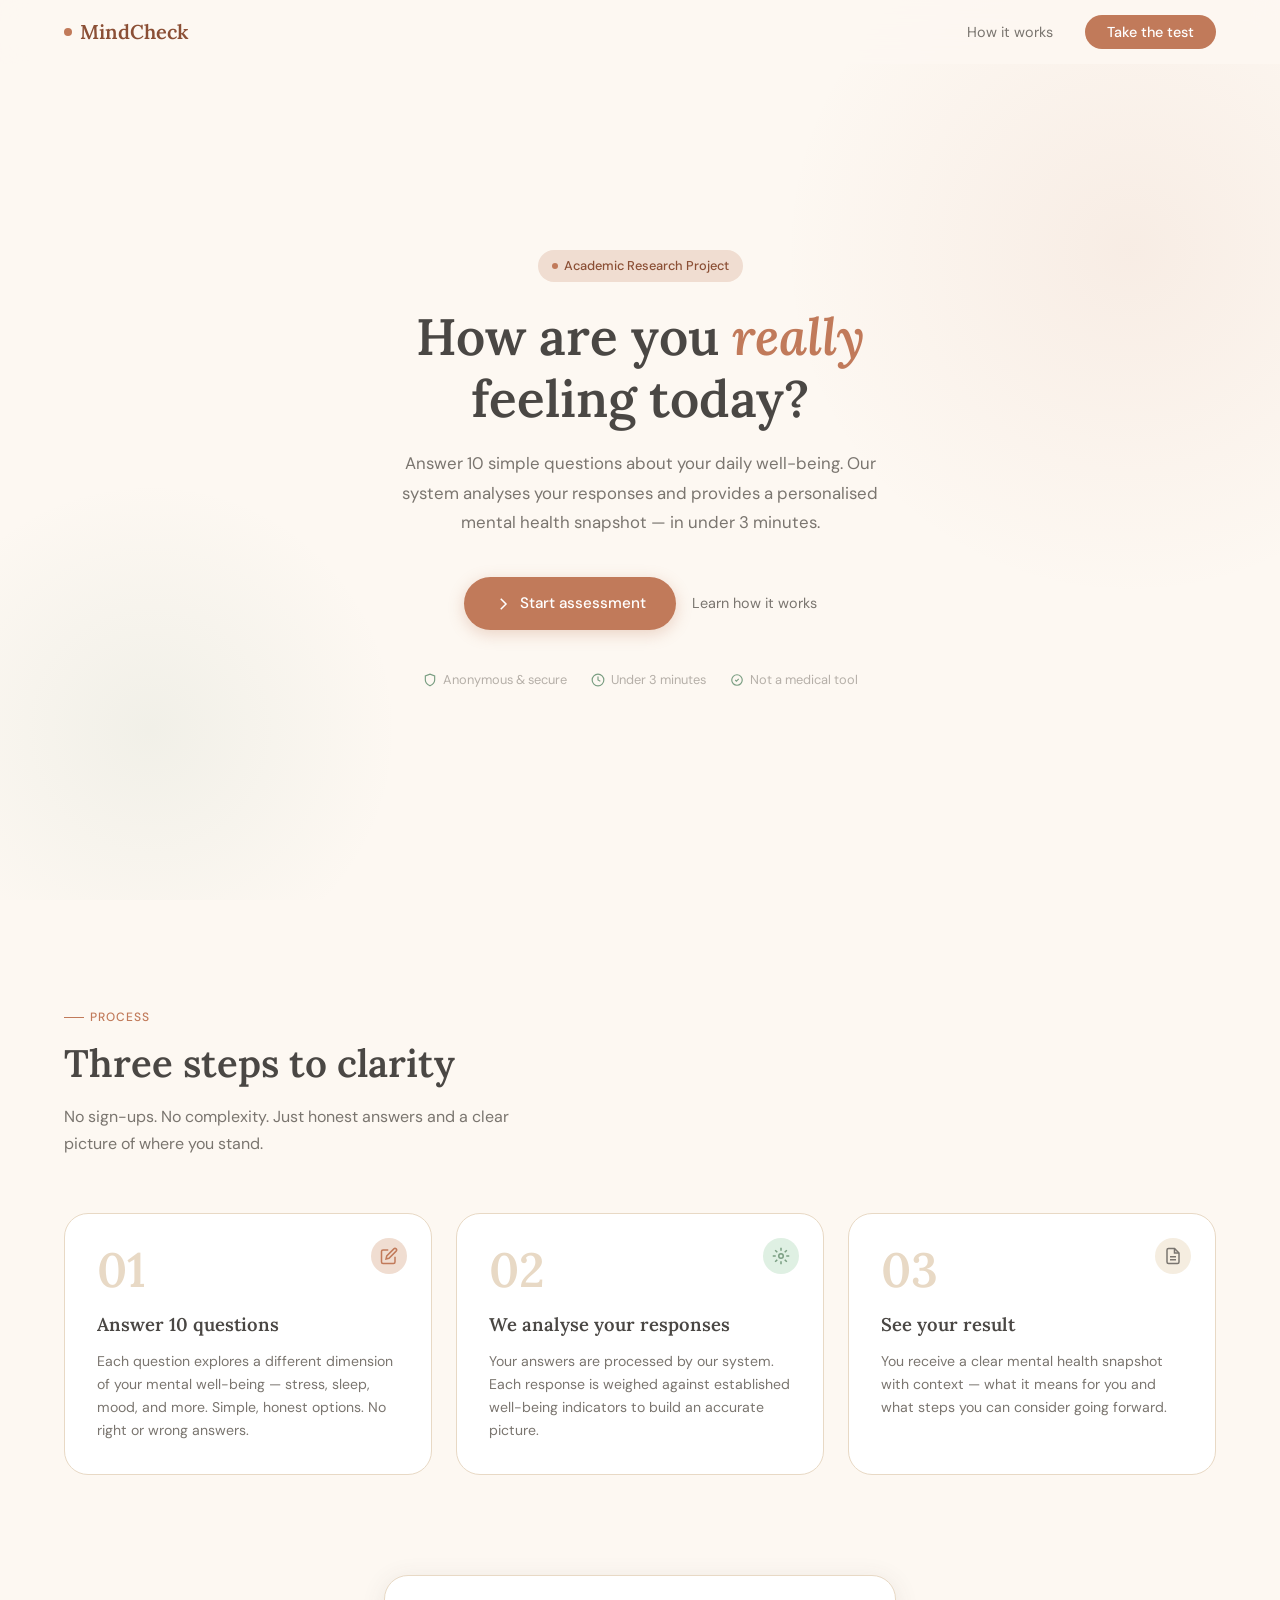
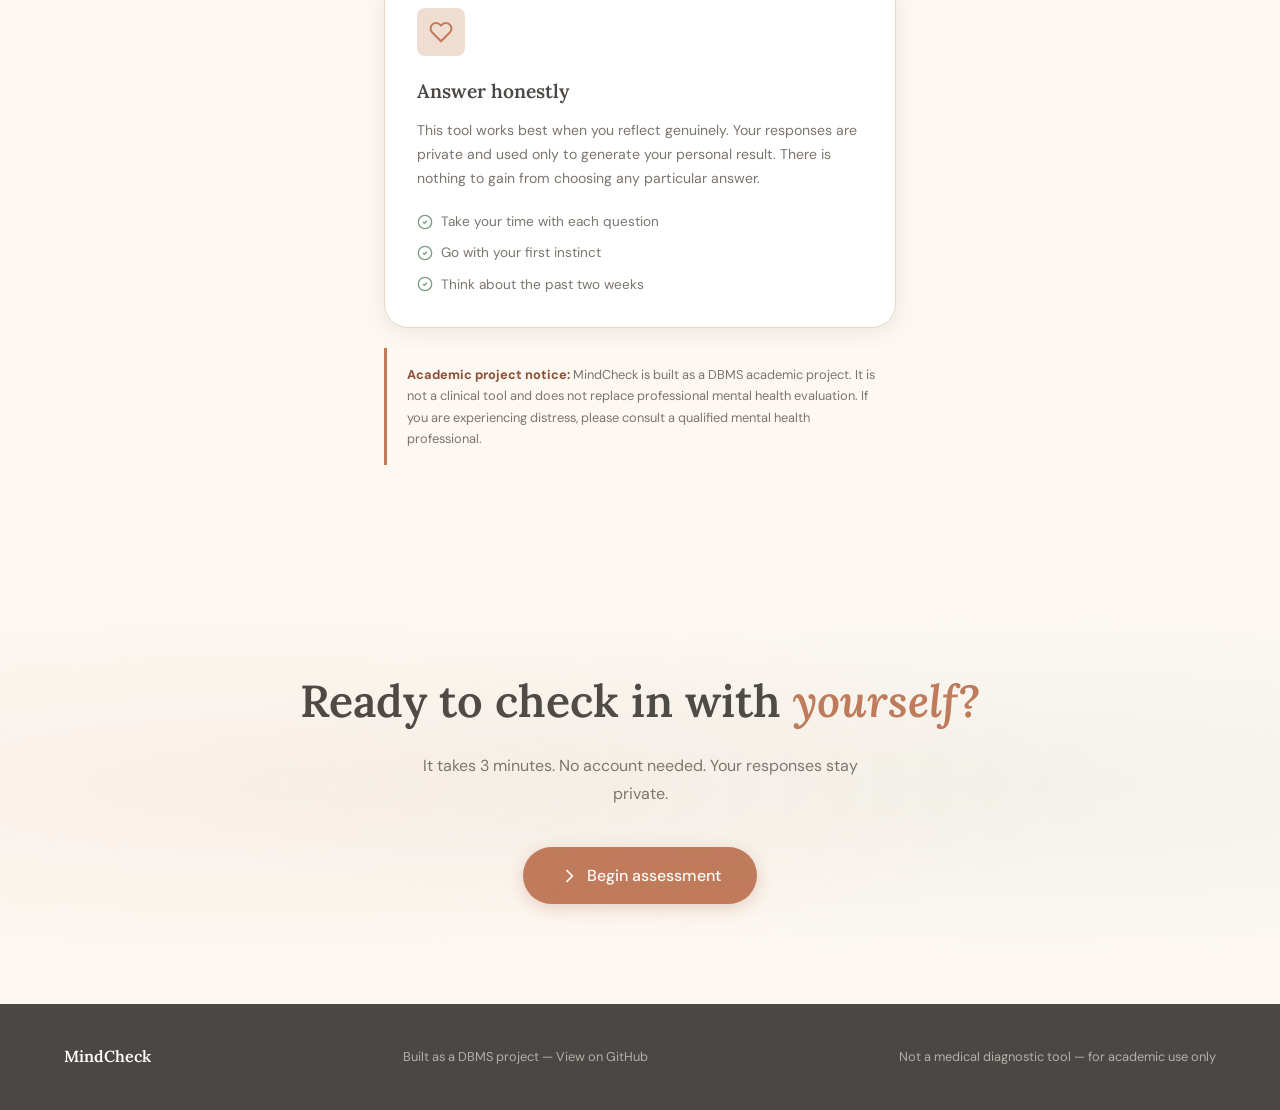
==== src/templates/index.html @ 31379366 "Fixed backed" ====
<!DOCTYPE html>
<html lang="en">
<head>
  <meta charset="UTF-8" />
  <meta name="viewport" content="width=device-width, initial-scale=1.0" />
  <title>MindCheck — Mental Health Analyser</title>
  <link rel="preconnect" href="https://fonts.googleapis.com" />
  <link rel="preconnect" href="https://fonts.gstatic.com" crossorigin />
  <link href="https://fonts.googleapis.com/css2?family=Lora:ital,wght@0,400;0,500;0,600;1,400&family=DM+Sans:wght@300;400;500&display=swap" rel="stylesheet" />
  <link rel="stylesheet" href="../static/css/style.css" />
  <!-- If opening directly in browser (no server), use the line below instead and comment out the one above -->
  <!-- <link rel="stylesheet" href="style.css" /> -->
</head>
<body>
 
  <!-- NAV -->
  <nav id="navbar">
    <a href="index.html" class="nav-logo">
      <span class="dot"></span>MindCheck
    </a>
    <ul class="nav-links">
      <li class="hide-mobile"><a href="#how">How it works</a></li>
      <li><a href="questionnaire.html" class="nav-cta">Take the test</a></li>
    </ul>
  </nav>
 
  <!-- HERO -->
  <section class="hero">
    <div class="hero-text">
      <div class="hero-badge"><span></span>Academic Research Project</div>
      <h1 class="hero-title">
        How are you <em>really</em><br>feeling today?
      </h1>
      <p class="hero-subtitle">
        Answer 10 simple questions about your daily well-being. Our system analyses your responses and provides a personalised mental health snapshot — in under 3 minutes.
      </p>
      <div class="hero-actions">
        <a href="questionnaire.html" class="btn-primary">
          <svg viewBox="0 0 24 24" fill="none" stroke="currentColor" stroke-width="2"><path d="M9 5l7 7-7 7"/></svg>
          Start assessment
        </a>
        <a href="#how" class="btn-ghost">Learn how it works</a>
      </div>
      <div class="hero-trust">
        <div class="trust-item">
          <svg viewBox="0 0 24 24" fill="none" stroke="currentColor" stroke-width="2"><path d="M12 22s8-4 8-10V5l-8-3-8 3v7c0 6 8 10 8 10z"/></svg>
          Anonymous &amp; secure
        </div>
        <div class="trust-item">
          <svg viewBox="0 0 24 24" fill="none" stroke="currentColor" stroke-width="2"><circle cx="12" cy="12" r="10"/><polyline points="12 6 12 12 16 14"/></svg>
          Under 3 minutes
        </div>
        <div class="trust-item">
          <svg viewBox="0 0 24 24" fill="none" stroke="currentColor" stroke-width="2"><path d="M9 12l2 2 4-4m6 2a9 9 0 11-18 0 9 9 0 0118 0z"/></svg>
          Not a medical tool
        </div>
      </div>
    </div>
 
 
  </section>
 
  <!-- HOW IT WORKS -->
  <section class="section" id="how">
    <div class="section-label">Process</div>
    <h2 class="section-title">Three steps to clarity</h2>
    <p class="section-sub">No sign-ups. No complexity. Just honest answers and a clear picture of where you stand.</p>
 
    <div class="how-grid">
      <div class="how-card">
        <div class="how-number">01</div>
        <div class="how-chip chip-terra">
          <svg viewBox="0 0 24 24" fill="none" stroke="currentColor" stroke-width="2"><path d="M11 4H4a2 2 0 00-2 2v14a2 2 0 002 2h14a2 2 0 002-2v-7"/><path d="M18.5 2.5a2.121 2.121 0 013 3L12 15l-4 1 1-4 9.5-9.5z"/></svg>
        </div>
        <h3>Answer 10 questions</h3>
        <p>Each question explores a different dimension of your mental well-being — stress, sleep, mood, and more. Simple, honest options. No right or wrong answers.</p>
      </div>
 
      <div class="how-card">
        <div class="how-number">02</div>
        <div class="how-chip chip-sage">
          <svg viewBox="0 0 24 24" fill="none" stroke="currentColor" stroke-width="2"><circle cx="12" cy="12" r="3"/><path d="M12 1v4M12 19v4M4.22 4.22l2.83 2.83M16.95 16.95l2.83 2.83M1 12h4M19 12h4M4.22 19.78l2.83-2.83M16.95 7.05l2.83-2.83"/></svg>
        </div>
        <h3>We analyse your responses</h3>
        <p>Your answers are processed by our system. Each response is weighed against established well-being indicators to build an accurate picture.</p>
      </div>
 
      <div class="how-card">
        <div class="how-number">03</div>
        <div class="how-chip chip-warm">
          <svg viewBox="0 0 24 24" fill="none" stroke="currentColor" stroke-width="2"><path d="M14 2H6a2 2 0 00-2 2v16a2 2 0 002 2h12a2 2 0 002-2V8z"/><polyline points="14 2 14 8 20 8"/><line x1="16" y1="13" x2="8" y2="13"/><line x1="16" y1="17" x2="8" y2="17"/></svg>
        </div>
        <h3>See your result</h3>
        <p>You receive a clear mental health snapshot with context — what it means for you and what steps you can consider going forward.</p>
      </div>
    </div>
  </section>
 
  <!-- ANSWER HONESTLY -->
  <section class="section" style="max-width: 640px; margin: 0 auto; padding-top: 0;">
    <div class="honesty-card">
      <div class="honesty-icon">
        <svg viewBox="0 0 24 24" fill="none" stroke="currentColor" stroke-width="2"><path d="M20.84 4.61a5.5 5.5 0 00-7.78 0L12 5.67l-1.06-1.06a5.5 5.5 0 00-7.78 7.78l1.06 1.06L12 21.23l7.78-7.78 1.06-1.06a5.5 5.5 0 000-7.78z"/></svg>
      </div>
      <h3>Answer honestly</h3>
      <p>This tool works best when you reflect genuinely. Your responses are private and used only to generate your personal result. There is nothing to gain from choosing any particular answer.</p>
      <ul class="honesty-list">
        <li>
          <svg viewBox="0 0 24 24" fill="none" stroke="currentColor" stroke-width="2"><path d="M9 12l2 2 4-4"/><circle cx="12" cy="12" r="10"/></svg>
          Take your time with each question
        </li>
        <li>
          <svg viewBox="0 0 24 24" fill="none" stroke="currentColor" stroke-width="2"><path d="M9 12l2 2 4-4"/><circle cx="12" cy="12" r="10"/></svg>
          Go with your first instinct
        </li>
        <li>
          <svg viewBox="0 0 24 24" fill="none" stroke="currentColor" stroke-width="2"><path d="M9 12l2 2 4-4"/><circle cx="12" cy="12" r="10"/></svg>
          Think about the past two weeks
        </li>
      </ul>
    </div>
    <div class="disclaimer" style="margin-top: 1.25rem;">
      <strong>Academic project notice:</strong> MindCheck is built as a DBMS academic project. It is not a clinical tool and does not replace professional mental health evaluation. If you are experiencing distress, please consult a qualified mental health professional.
    </div>
  </section>
 
  <!-- CTA STRIP -->
  <section class="cta-strip">
    <h2>Ready to check in with <em>yourself?</em></h2>
    <p>It takes 3 minutes. No account needed. Your responses stay private.</p>
    <a href="questionnaire.html" class="btn-primary btn-large">
      <svg viewBox="0 0 24 24" fill="none" stroke="currentColor" stroke-width="2"><path d="M9 5l7 7-7 7"/></svg>
      Begin assessment
    </a>
  </section>
 
  <!-- FOOTER -->
  <footer>
    <span class="footer-logo">MindCheck</span>
    <p>Built as a DBMS project &mdash; <a href="https://github.com/Dia-Garg/Mental_health_analyser" target="_blank">View on GitHub</a></p>
    <p>Not a medical diagnostic tool &mdash; for academic use only</p>
  </footer>
 
  <script src="../static/js/main.js"></script>
</body>
</html>
---- src/static/css/style.css ----
/* MindCheck — style.css */

*, *::before, *::after { box-sizing: border-box; margin: 0; padding: 0; }

:root {
  --cream:       #FDF8F2;
  --cream-mid:   #F5EDE0;
  --tan:         #E8D9C5;
  --terra:       #C17A5A;
  --terra-dark:  #8B4F35;
  --terra-pale:  #F0DDD1;
  --sage:        #7A9E82;
  --sage-pale:   #DFF0E3;
  --slate:       #4A4744;
  --slate-mid:   #7A756F;
  --slate-light: #B5AFA8;
  --white:       #FFFFFF;
  --serif:       'Lora', Georgia, serif;
  --sans:        'DM Sans', system-ui, sans-serif;
  --r-sm: 8px; --r-md: 16px; --r-lg: 24px; --r-xl: 40px;
  --shadow: 0 4px 24px rgba(74,71,68,0.10);
}

html { scroll-behavior: smooth; }
body { font-family: var(--sans); background: var(--cream); color: var(--slate); line-height: 1.6; overflow-x: hidden; }

/* NAV */
nav {
  position: fixed; top: 0; left: 0; right: 0; z-index: 100;
  background: rgba(253,248,242,0.88); backdrop-filter: blur(12px);
  border-bottom: 1px solid transparent;
  padding: 0 5%; height: 64px;
  display: flex; align-items: center; justify-content: space-between;
  transition: border-color 0.3s;
}
nav.scrolled { border-bottom-color: var(--tan); }
.nav-logo { font-family: var(--serif); font-size: 1.25rem; font-weight: 600; color: var(--terra-dark); text-decoration: none; display: flex; align-items: center; gap: 8px; }
.nav-logo .dot { width: 8px; height: 8px; background: var(--terra); border-radius: 50%; }
.nav-links { display: flex; align-items: center; gap: 2rem; list-style: none; }
.nav-links a { font-size: 0.9rem; color: var(--slate-mid); text-decoration: none; transition: color 0.2s; }
.nav-links a:hover { color: var(--terra); }
.nav-cta { background: var(--terra) !important; color: var(--white) !important; padding: 8px 22px !important; border-radius: var(--r-xl) !important; font-weight: 500 !important; }
.nav-cta:hover { background: var(--terra-dark) !important; }

/* BUTTONS */
.btn-primary {
  display: inline-flex; align-items: center; gap: 8px;
  background: var(--terra); color: var(--white);
  font-family: var(--sans); font-size: 0.95rem; font-weight: 500;
  padding: 14px 30px; border-radius: var(--r-xl);
  text-decoration: none; border: none; cursor: pointer;
  box-shadow: 0 4px 16px rgba(193,122,90,0.30);
  transition: background 0.2s, transform 0.15s, box-shadow 0.2s;
}
.btn-primary svg { width: 18px; height: 18px; }
.btn-primary:hover { background: var(--terra-dark); transform: translateY(-2px); box-shadow: 0 8px 24px rgba(193,122,90,0.35); }
.btn-primary.btn-large { font-size: 1rem; padding: 16px 36px; }
.btn-primary.btn-large svg { width: 20px; height: 20px; }
.btn-ghost { display: inline-flex; align-items: center; gap: 8px; color: var(--slate-mid); font-size: 0.9rem; text-decoration: none; background: none; border: none; cursor: pointer; transition: color 0.2s; }
.btn-ghost:hover { color: var(--terra); }

/* SECTION SHARED */
.section { padding: 100px 5%; }
.questions-section { background: var(--cream-mid); padding: 100px 5%; }
.section-label { display: inline-flex; align-items: center; gap: 6px; font-size: 0.75rem; font-weight: 500; letter-spacing: 0.08em; text-transform: uppercase; color: var(--terra); margin-bottom: 0.75rem; }
.section-label::before { content: ''; display: block; width: 20px; height: 1px; background: var(--terra); }
.section-title { font-family: var(--serif); font-size: clamp(1.8rem, 3vw, 2.5rem); font-weight: 600; color: var(--slate); margin-bottom: 1rem; line-height: 1.25; }
.section-sub { font-size: 1rem; color: var(--slate-mid); max-width: 480px; line-height: 1.7; }

/* HERO */
.hero { min-height: 100vh; padding: 120px 5% 80px; display: flex; flex-direction: column; align-items: center; justify-content: center; text-align: center; position: relative; overflow: hidden; }
.hero::before { content: ''; position: absolute; top: -100px; right: -200px; width: 700px; height: 700px; background: radial-gradient(circle, rgba(193,122,90,0.09) 0%, transparent 70%); border-radius: 50%; pointer-events: none; }
.hero::after  { content: ''; position: absolute; bottom: -80px; left: -100px; width: 500px; height: 500px; background: radial-gradient(circle, rgba(122,158,130,0.09) 0%, transparent 70%); border-radius: 50%; pointer-events: none; }
.hero-text { position: relative; z-index: 1; }
.hero-badge { display: inline-flex; align-items: center; gap: 6px; background: var(--terra-pale); color: var(--terra-dark); font-size: 0.8rem; font-weight: 500; padding: 6px 14px; border-radius: var(--r-xl); margin-bottom: 1.5rem; }
.hero-badge span { width: 6px; height: 6px; background: var(--terra); border-radius: 50%; }
.hero-title { font-family: var(--serif); font-size: clamp(2.4rem, 4vw, 3.4rem); font-weight: 600; line-height: 1.2; margin-bottom: 1.25rem; }
.hero-title em { font-style: italic; color: var(--terra); }
.hero-subtitle { font-size: 1.05rem; color: var(--slate-mid); line-height: 1.75; max-width: 520px; margin: 0 auto 2.5rem; }
.hero-actions { display: flex; align-items: center; justify-content: center; gap: 1rem; flex-wrap: wrap; }
.hero-trust { margin-top: 2.5rem; display: flex; align-items: center; justify-content: center; gap: 1.5rem; flex-wrap: wrap; }
.trust-item { display: flex; align-items: center; gap: 6px; font-size: 0.8rem; color: var(--slate-light); }
.trust-item svg { width: 14px; height: 14px; color: var(--sage); }

/* HERO CARD */
.hero-visual { position: relative; z-index: 1; display: flex; flex-direction: column; gap: 1rem; }
@keyframes float { 0%,100% { transform: translateY(0); } 50% { transform: translateY(-8px); } }
.card-main { background: var(--white); border-radius: var(--r-lg); padding: 1.75rem; box-shadow: var(--shadow); border: 1px solid var(--tan); animation: float 5s ease-in-out infinite; }
.card-mini { background: var(--white); border-radius: var(--r-md); padding: 1rem 1.25rem; box-shadow: 0 2px 12px rgba(74,71,68,0.08); border: 1px solid var(--tan); display: flex; align-items: center; gap: 12px; animation: float 5s ease-in-out infinite 1.5s; }
.card-header { display: flex; align-items: center; gap: 10px; margin-bottom: 1.25rem; }
.card-avatar { width: 40px; height: 40px; border-radius: 50%; background: var(--terra-pale); display: flex; align-items: center; justify-content: center; font-family: var(--serif); font-size: 1.1rem; color: var(--terra); flex-shrink: 0; }
.card-meta strong { display: block; font-size: 0.9rem; font-weight: 500; }
.card-meta span, .mini-text span { font-size: 0.75rem; color: var(--slate-light); }
.card-status { background: var(--sage-pale); color: var(--sage); font-size: 0.7rem; font-weight: 500; padding: 4px 10px; border-radius: var(--r-xl); }
.card-question { font-family: var(--serif); font-size: 0.95rem; margin-bottom: 1rem; line-height: 1.5; }
.card-progress { margin-top: 1.25rem; display: flex; align-items: center; gap: 10px; }
.mini-icon { width: 36px; height: 36px; border-radius: var(--r-sm); background: var(--sage-pale); display: flex; align-items: center; justify-content: center; flex-shrink: 0; }
.mini-icon svg { width: 18px; height: 18px; color: var(--sage); }
.mini-text strong { display: block; font-size: 0.85rem; font-weight: 500; }

/* OPTIONS — shared by hero card + questionnaire */
.card-options, .answer-options { display: flex; flex-direction: column; gap: 8px; }
.option-item, .answer-option {
  display: flex; align-items: center; gap: 10px;
  background: var(--cream); border: 1.5px solid var(--tan); border-radius: var(--r-sm);
  padding: 10px 14px; font-size: 0.88rem; color: var(--slate-mid);
  cursor: pointer; transition: all 0.2s; user-select: none;
}
.option-item:hover:not(.active), .answer-option:hover:not(.selected) { border-color: var(--slate-light); background: var(--cream-mid); }
.option-item.active, .answer-option.selected { background: var(--terra-pale); border-color: var(--terra); color: var(--terra-dark); }
.option-dot, .answer-radio { width: 16px; height: 16px; border-radius: 50%; border: 2px solid var(--tan); flex-shrink: 0; transition: all 0.2s; display: flex; align-items: center; justify-content: center; }
.option-item.active .option-dot, .answer-option.selected .answer-radio { border-color: var(--terra); background: var(--terra); }
.answer-option.selected .answer-radio::after { content: ''; width: 6px; height: 6px; background: var(--white); border-radius: 50%; }
.answer-option { padding: 12px 16px; }

/* PROGRESS BAR — shared */
.progress-bar, .quiz-progress-bar { height: 5px; background: var(--tan); border-radius: 3px; overflow: hidden; }
.progress-fill, .quiz-progress-fill { height: 100%; background: var(--terra); border-radius: 3px; transition: width 0.6s ease; }
.progress-fill { width: 0%; }
.progress-text { font-size: 0.75rem; color: var(--slate-light); white-space: nowrap; }

/* HOW IT WORKS */
.how-grid { display: grid; grid-template-columns: repeat(3,1fr); gap: 1.5rem; margin-top: 3.5rem; }
.how-card { background: var(--white); border: 1px solid var(--tan); border-radius: var(--r-lg); padding: 2rem; position: relative; transition: transform 0.2s, box-shadow 0.2s; }
.how-card:hover { transform: translateY(-4px); box-shadow: var(--shadow); }
.how-number { font-family: var(--serif); font-size: 3rem; font-weight: 600; color: var(--tan); line-height: 1; margin-bottom: 1rem; }
.how-card h3 { font-family: var(--serif); font-size: 1.15rem; font-weight: 600; margin-bottom: 0.6rem; }
.how-card p { font-size: 0.88rem; color: var(--slate-mid); line-height: 1.65; }
.how-chip { position: absolute; top: 1.5rem; right: 1.5rem; width: 36px; height: 36px; border-radius: 50%; display: flex; align-items: center; justify-content: center; }
.how-chip svg { width: 18px; height: 18px; }
.chip-terra { background: var(--terra-pale); color: var(--terra); }
.chip-sage  { background: var(--sage-pale);  color: var(--sage); }
.chip-warm  { background: var(--cream-mid);  color: var(--slate-mid); }

/* QUESTIONS SECTION */
.questions-layout { display: grid; grid-template-columns: 1fr 1.2fr; gap: 5rem; align-items: start; margin-top: 3.5rem; }
.questions-list { display: flex; flex-direction: column; gap: 0.75rem; }
.q-item { display: flex; align-items: flex-start; gap: 12px; background: var(--white); border: 1px solid var(--tan); border-radius: var(--r-md); padding: 1rem 1.25rem; transition: border-color 0.2s, transform 0.2s; }
.q-item:hover { border-color: var(--terra); transform: translateX(4px); }
.q-num { min-width: 22px; height: 22px; background: var(--terra-pale); border-radius: 50%; display: flex; align-items: center; justify-content: center; font-size: 0.7rem; font-weight: 500; color: var(--terra); flex-shrink: 0; margin-top: 2px; }
.q-item p { font-size: 0.88rem; color: var(--slate-mid); line-height: 1.5; }
.questions-right { display: flex; flex-direction: column; gap: 1.25rem; position: sticky; top: 84px; }
.honesty-card { background: var(--white); border: 1px solid var(--tan); border-radius: var(--r-lg); padding: 2rem; box-shadow: var(--shadow); }
.honesty-icon { width: 48px; height: 48px; background: var(--terra-pale); border-radius: var(--r-sm); display: flex; align-items: center; justify-content: center; margin-bottom: 1.25rem; }
.honesty-icon svg { width: 24px; height: 24px; color: var(--terra); }
.honesty-card h3 { font-family: var(--serif); font-size: 1.2rem; font-weight: 600; margin-bottom: 0.75rem; }
.honesty-card p { font-size: 0.88rem; color: var(--slate-mid); line-height: 1.7; margin-bottom: 1.25rem; }
.honesty-list { list-style: none; display: flex; flex-direction: column; gap: 0.6rem; }
.honesty-list li { display: flex; align-items: center; gap: 8px; font-size: 0.85rem; color: var(--slate-mid); }
.honesty-list svg { width: 16px; height: 16px; color: var(--sage); flex-shrink: 0; }

/* DISCLAIMER */
.disclaimer { background: var(--cream); border-left: 3px solid var(--terra); border-radius: 0 var(--r-sm) var(--r-sm) 0; padding: 1rem 1.25rem; font-size: 0.8rem; color: var(--slate-mid); line-height: 1.65; }
.disclaimer strong { color: var(--terra-dark); }

/* CTA STRIP */
.cta-strip { padding: 100px 5%; text-align: center; position: relative; overflow: hidden; }
.cta-strip::before { content: ''; position: absolute; inset: 0; background: radial-gradient(ellipse at 20% 50%, rgba(193,122,90,0.07) 0%, transparent 60%), radial-gradient(ellipse at 80% 50%, rgba(122,158,130,0.07) 0%, transparent 60%); pointer-events: none; }
.cta-strip h2 { font-family: var(--serif); font-size: clamp(2rem,3.5vw,3rem); font-weight: 600; margin-bottom: 1rem; }
.cta-strip h2 em { font-style: italic; color: var(--terra); }
.cta-strip p { font-size: 1rem; color: var(--slate-mid); max-width: 440px; margin: 0 auto 2.5rem; line-height: 1.7; }

/* FOOTER */
footer { background: var(--slate); color: var(--slate-light); padding: 2.5rem 5%; display: flex; align-items: center; justify-content: space-between; gap: 1rem; flex-wrap: wrap; }
.footer-logo { font-family: var(--serif); color: var(--white); font-size: 1rem; font-weight: 600; }
footer p { font-size: 0.8rem; }
footer a { color: var(--slate-light); text-decoration: none; }
footer a:hover { color: var(--white); }

/* QUESTIONNAIRE PAGE */
.quiz-page { min-height: 100vh; padding: 100px 5% 80px; max-width: 760px; margin: 0 auto; }
.quiz-header { margin-bottom: 3rem; }
.quiz-header h1 { font-family: var(--serif); font-size: clamp(1.8rem,3vw,2.4rem); font-weight: 600; margin-bottom: 0.5rem; }
.quiz-header p { font-size: 0.95rem; color: var(--slate-mid); }
.quiz-progress-wrap { margin-bottom: 2.5rem; }
.quiz-progress-info { display: flex; justify-content: space-between; font-size: 0.8rem; color: var(--slate-light); margin-bottom: 8px; }
.question-block { background: var(--white); border: 1px solid var(--tan); border-radius: var(--r-lg); padding: 2rem; margin-bottom: 1.5rem; }
.question-block .q-label { font-size: 0.75rem; font-weight: 500; letter-spacing: 0.06em; text-transform: uppercase; color: var(--terra); margin-bottom: 0.75rem; }
.question-block .q-text { font-family: var(--serif); font-size: 1.1rem; font-weight: 500; margin-bottom: 1.5rem; line-height: 1.5; }
.quiz-submit { margin-top: 2.5rem; text-align: center; }
.quiz-nav { display: flex; align-items: center; justify-content: space-between; margin-top: 1.75rem; padding-top: 1.25rem; border-top: 1px solid var(--tan); }
.field-error { font-size: 0.82rem; color: #C0392B; margin-top: 0.5rem; }
.user-info-section { background: var(--white); border: 1px solid var(--tan); border-radius: var(--r-lg); padding: 2rem; margin-bottom: 2rem; }
.user-info-section h2 { font-family: var(--serif); font-size: 1.2rem; font-weight: 600; margin-bottom: 1.25rem; }
.form-group { display: flex; flex-direction: column; gap: 6px; margin-bottom: 1.25rem; }
.form-group label { font-size: 0.85rem; font-weight: 500; color: var(--slate-mid); }
.form-group input { background: var(--cream); border: 1.5px solid var(--tan); border-radius: var(--r-sm); padding: 11px 14px; font-family: var(--sans); font-size: 0.9rem; color: var(--slate); outline: none; transition: border-color 0.2s; }
.form-group input:focus { border-color: var(--terra); }
.form-group input::placeholder { color: var(--slate-light); }

/* RESULT PAGE */
.result-page { min-height: 100vh; padding: 100px 5% 80px; max-width: 700px; margin: 0 auto; }
.result-card { background: var(--white); border: 1px solid var(--tan); border-radius: var(--r-lg); padding: 2.5rem; box-shadow: var(--shadow); text-align: center; margin-bottom: 2rem; }
.result-icon { width: 72px; height: 72px; border-radius: 50%; margin: 0 auto 1.5rem; display: flex; align-items: center; justify-content: center; }
.result-icon svg { width: 32px; height: 32px; }
.result-icon.stable   { background: var(--sage-pale); color: var(--sage); }
.result-icon.mild     { background: #FFF0C8;           color: #B08000; }
.result-icon.moderate { background: var(--terra-pale); color: var(--terra); }
.result-icon.severe   { background: #FFD4D4;           color: #C0392B; }
.result-category { font-family: var(--serif); font-size: 1.8rem; font-weight: 600; margin-bottom: 0.5rem; }
.result-tagline { font-size: 0.95rem; color: var(--slate-mid); margin-bottom: 2rem; line-height: 1.6; }
.result-details { background: var(--white); border: 1px solid var(--tan); border-radius: var(--r-lg); padding: 2rem; margin-bottom: 1.5rem; }
.result-details h3 { font-family: var(--serif); font-size: 1.1rem; font-weight: 600; margin-bottom: 0.75rem; }
.result-details p { font-size: 0.9rem; color: var(--slate-mid); line-height: 1.7; }
.result-name { font-size: 0.9rem; color: var(--slate-light); margin-bottom: 0.4rem; }
.result-score-bar-wrap { margin-top: 1.5rem; display: flex; flex-direction: column; align-items: center; gap: 6px; }
.result-score-bar { width: 100%; max-width: 320px; height: 8px; background: var(--tan); border-radius: 4px; overflow: hidden; }
.result-score-fill { height: 100%; background: var(--terra); border-radius: 4px; transition: width 1s ease; width: 0%; }
.result-score-label { font-size: 0.8rem; color: var(--slate-light); }
.result-actions { display: flex; align-items: center; justify-content: center; gap: 1rem; margin-top: 2rem; flex-wrap: wrap; }
/* ADMIN PAGE */
.admin-page { min-height: 100vh; padding: 100px 5% 80px; }
.admin-header { display: flex; align-items: center; justify-content: space-between; margin-bottom: 2rem; flex-wrap: wrap; gap: 1rem; }
.admin-header h1 { font-family: var(--serif); font-size: clamp(1.6rem, 3vw, 2.2rem); font-weight: 600; margin-bottom: 0.25rem; }
.admin-header p { font-size: 0.9rem; color: var(--slate-mid); }
.admin-stats { display: grid; grid-template-columns: repeat(4, 1fr); gap: 1rem; margin-bottom: 2rem; }
.stat-card { background: var(--white); border: 1px solid var(--tan); border-radius: var(--r-md); padding: 1.25rem 1.5rem; display: flex; flex-direction: column; gap: 6px; }
.stat-label { font-size: 0.78rem; color: var(--slate-light); text-transform: uppercase; letter-spacing: 0.05em; }
.stat-value { font-family: var(--serif); font-size: 1.6rem; font-weight: 600; color: var(--slate); }
.admin-table-wrap { background: var(--white); border: 1px solid var(--tan); border-radius: var(--r-lg); overflow: hidden; }
.admin-table { width: 100%; border-collapse: collapse; font-size: 0.88rem; }
.admin-table thead { background: var(--cream-mid); }
.admin-table th { padding: 12px 16px; text-align: left; font-weight: 500; color: var(--slate-mid); font-size: 0.78rem; text-transform: uppercase; letter-spacing: 0.05em; border-bottom: 1px solid var(--tan); }
.admin-table td { padding: 14px 16px; border-bottom: 1px solid var(--tan); color: var(--slate); vertical-align: middle; }
.admin-table tbody tr:last-child td { border-bottom: none; }
.admin-table tbody tr:hover { background: var(--cream); }
.admin-email { color: var(--slate-mid) !important; font-size: 0.82rem; }
.admin-badge { display: inline-block; padding: 3px 10px; border-radius: var(--r-xl); font-size: 0.75rem; font-weight: 500; }
.admin-badge.stable   { background: var(--sage-pale);  color: var(--sage); }
.admin-badge.mild     { background: #FFF0C8;            color: #B08000; }
.admin-badge.moderate { background: var(--terra-pale);  color: var(--terra); }
.admin-badge.severe   { background: #FFD4D4;            color: #C0392B; }
.admin-empty { padding: 3rem; text-align: center; color: var(--slate-light); font-size: 0.9rem; }
@media (max-width: 900px) { .admin-stats { grid-template-columns: repeat(2, 1fr); } .admin-table { font-size: 0.8rem; } .admin-email { display: none; } }
@media (max-width: 900px) {
  .hero { grid-template-columns: 1fr; padding-top: 100px; }
  .hero-visual, .hide-mobile { display: none; }
  .how-grid, .questions-layout { grid-template-columns: 1fr; }
  .questions-layout { gap: 2.5rem; }
  .questions-right { position: static; }
  footer { flex-direction: column; text-align: center; gap: 0.5rem; }
}
@media (max-width: 600px) {
  .hero-trust, .hero-actions { flex-direction: column; align-items: flex-start; gap: 0.75rem; }
}
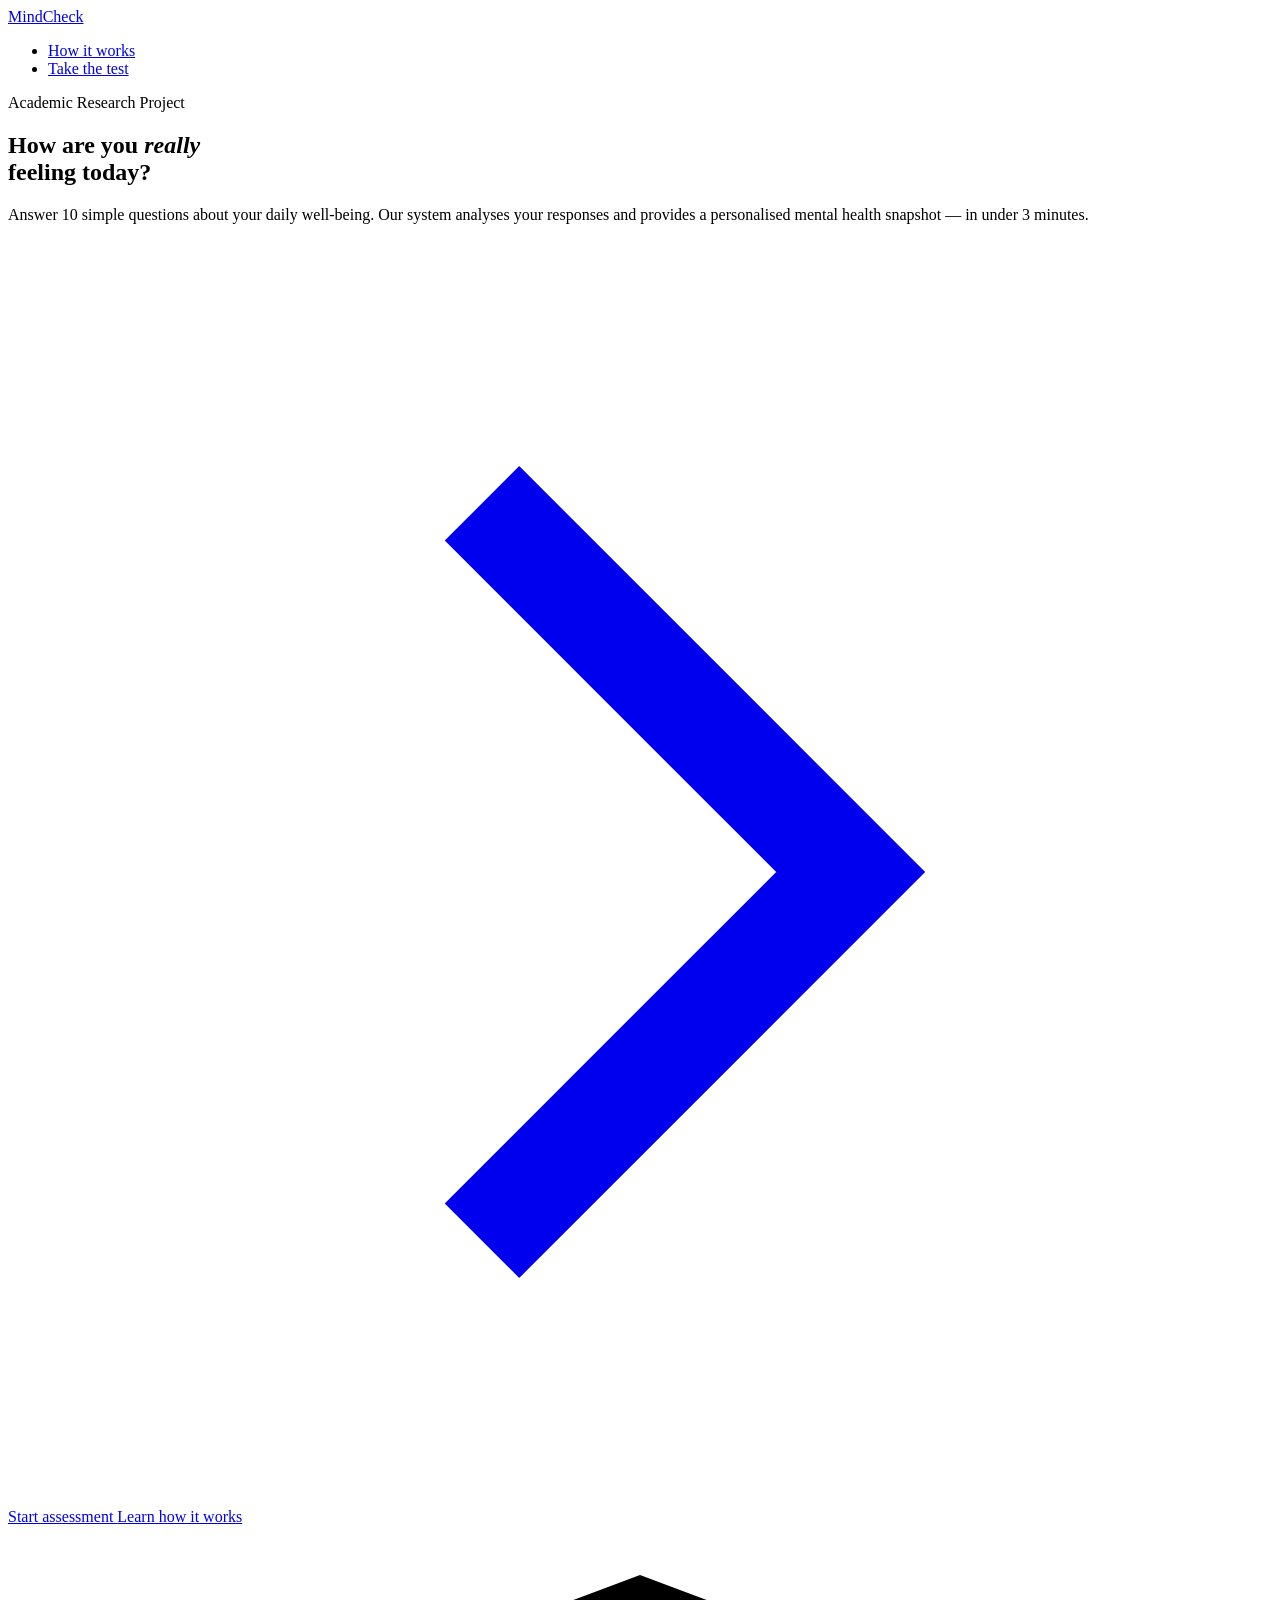
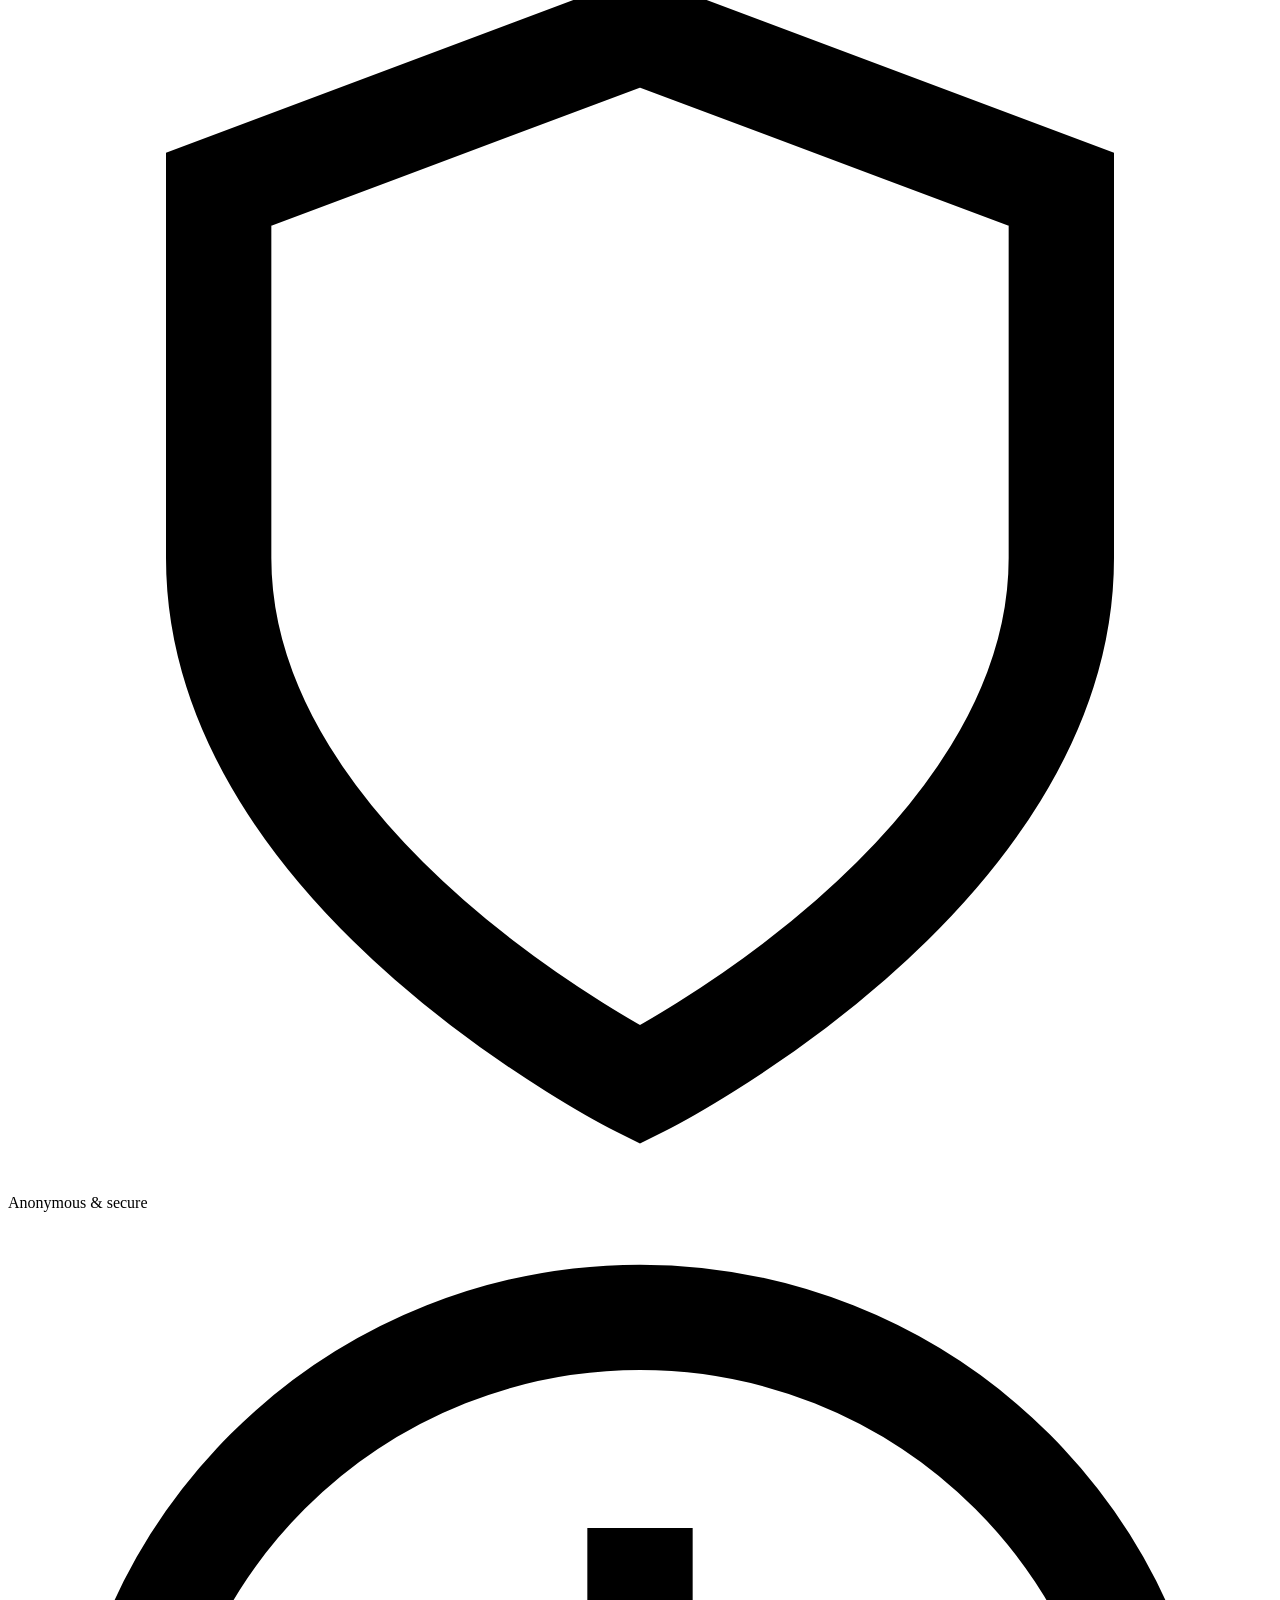
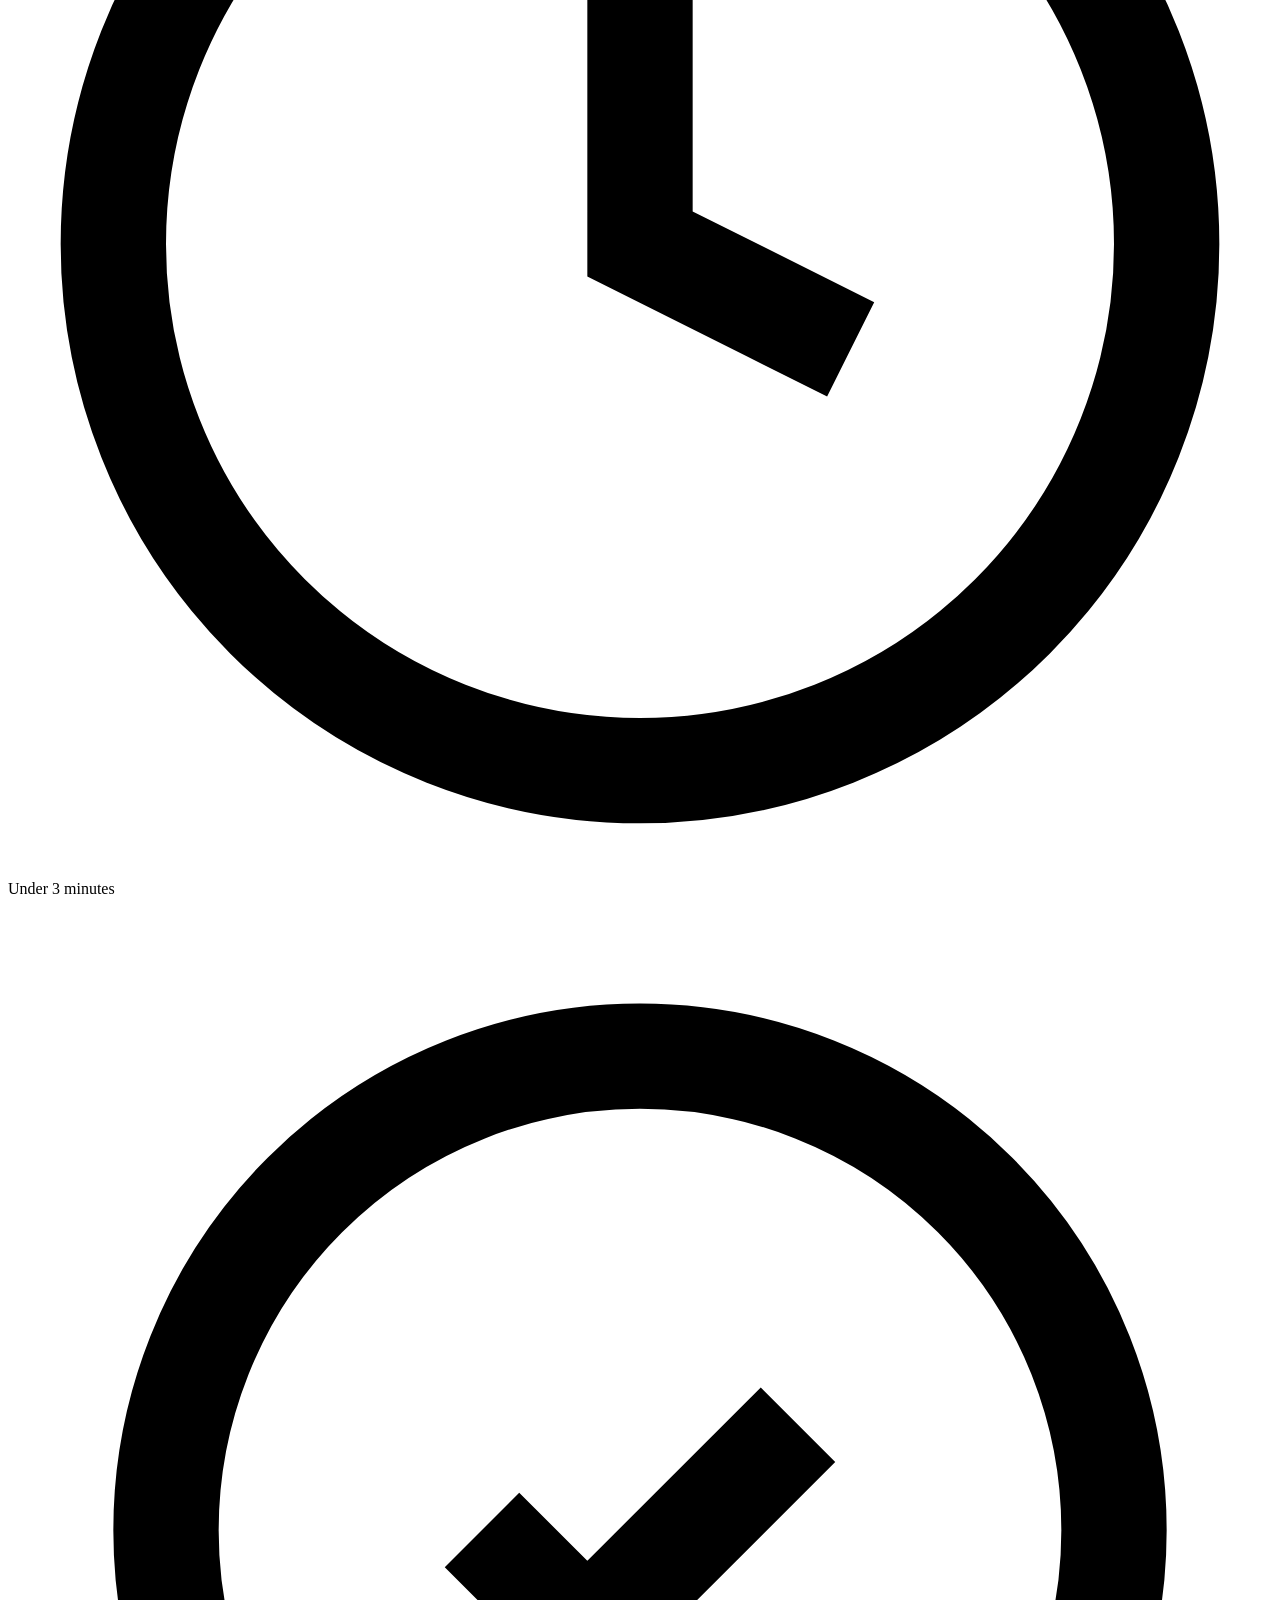
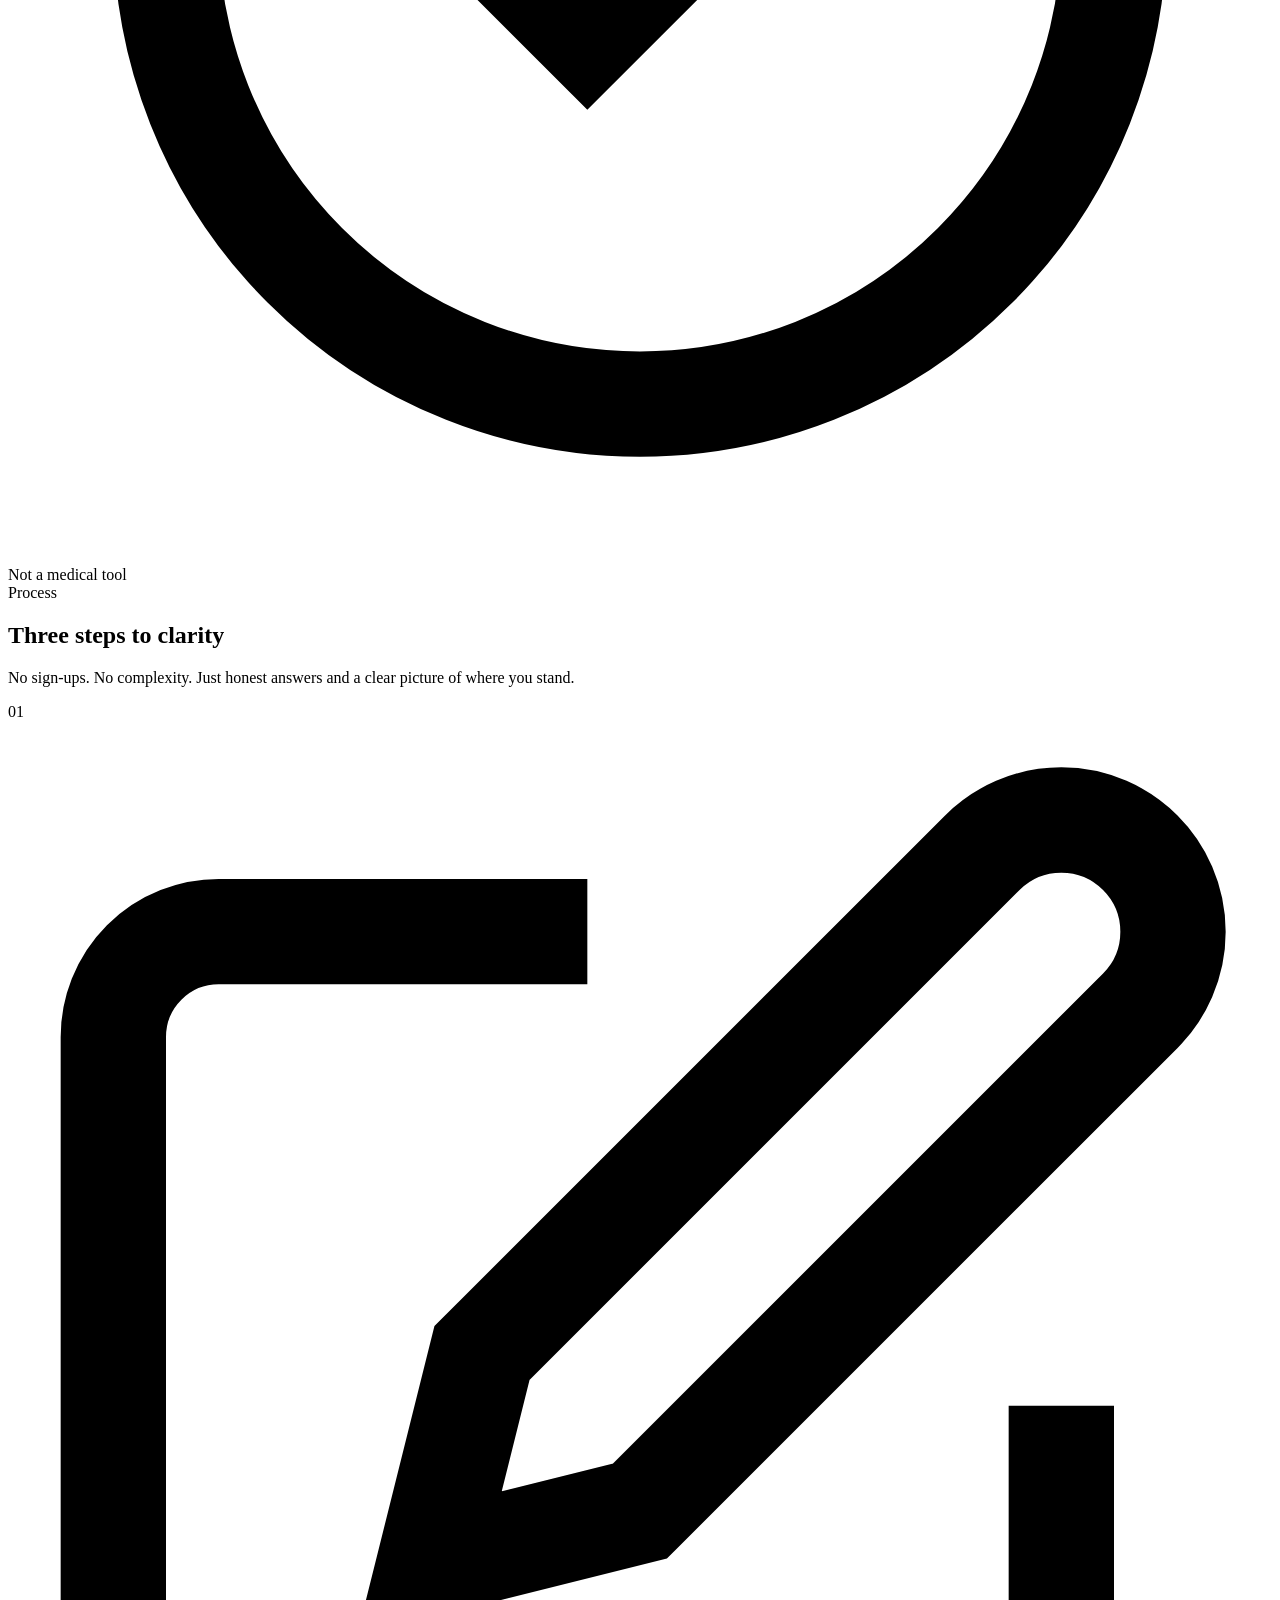
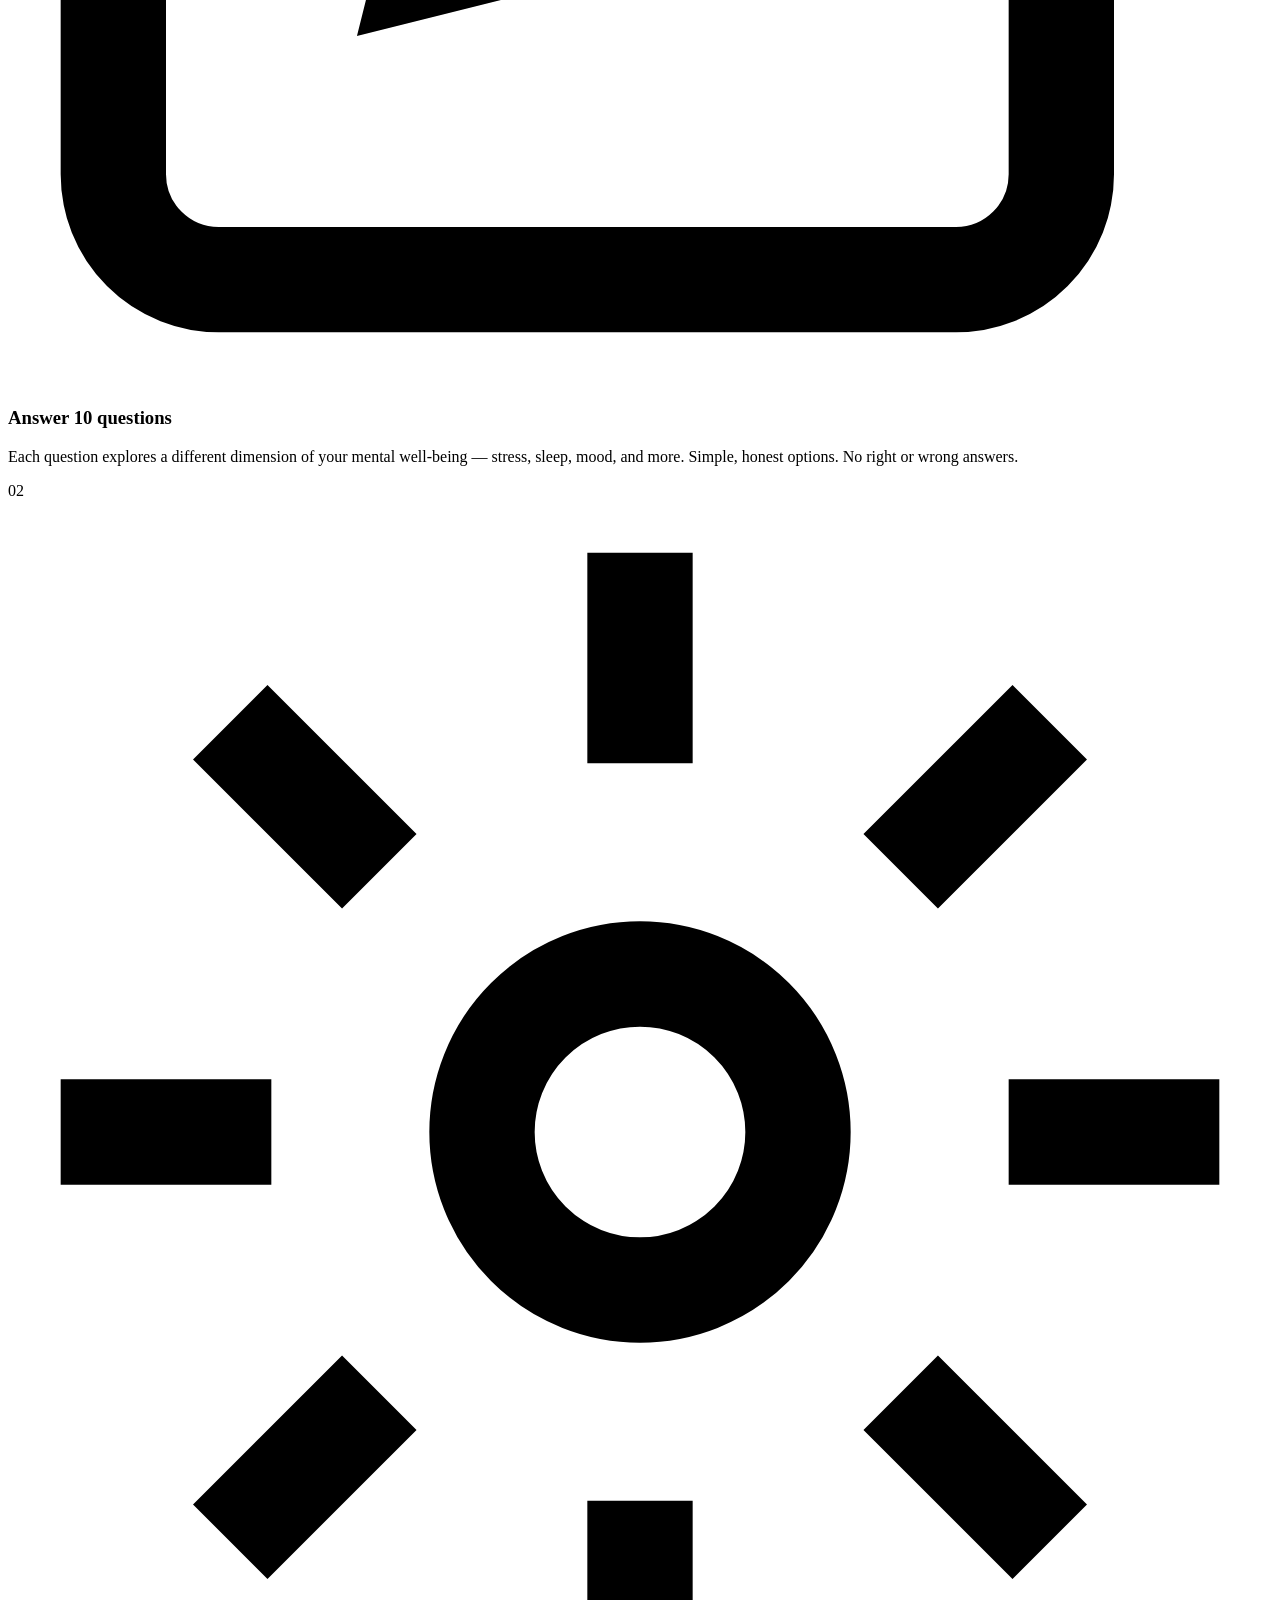
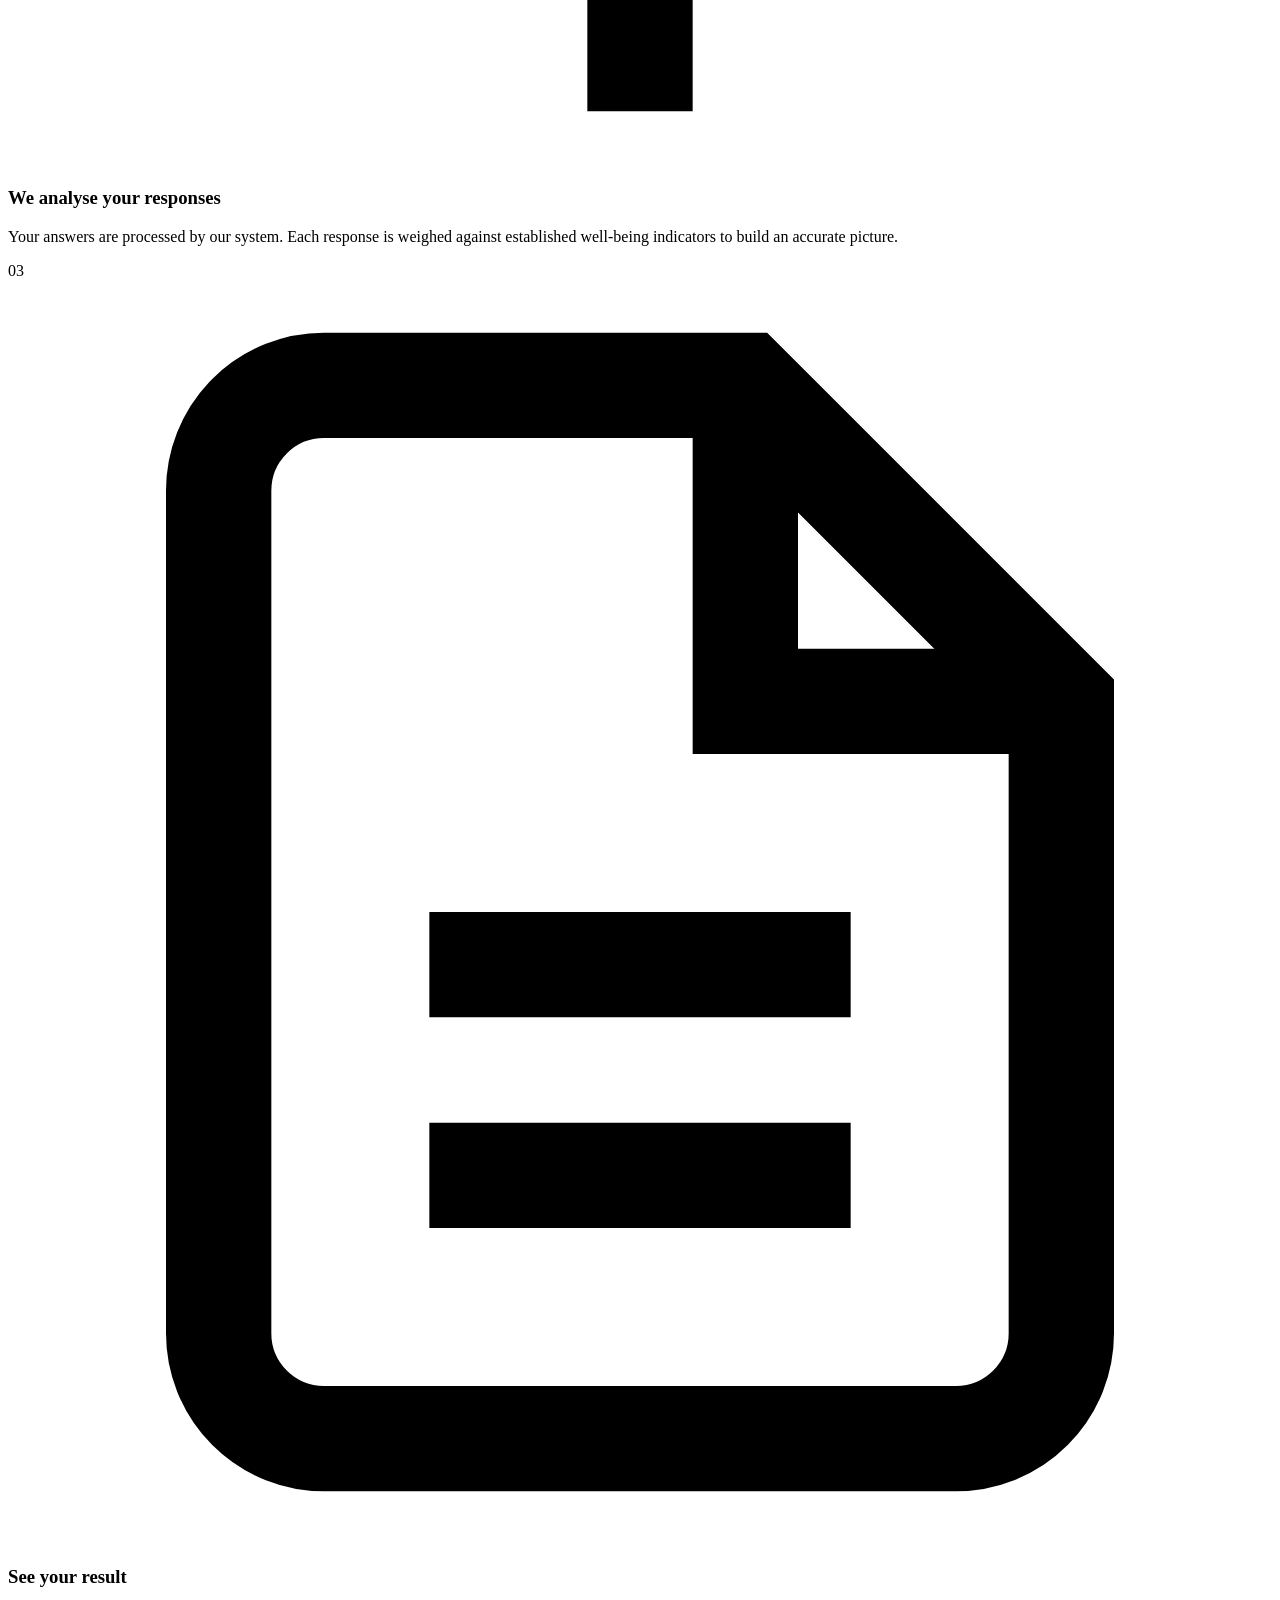
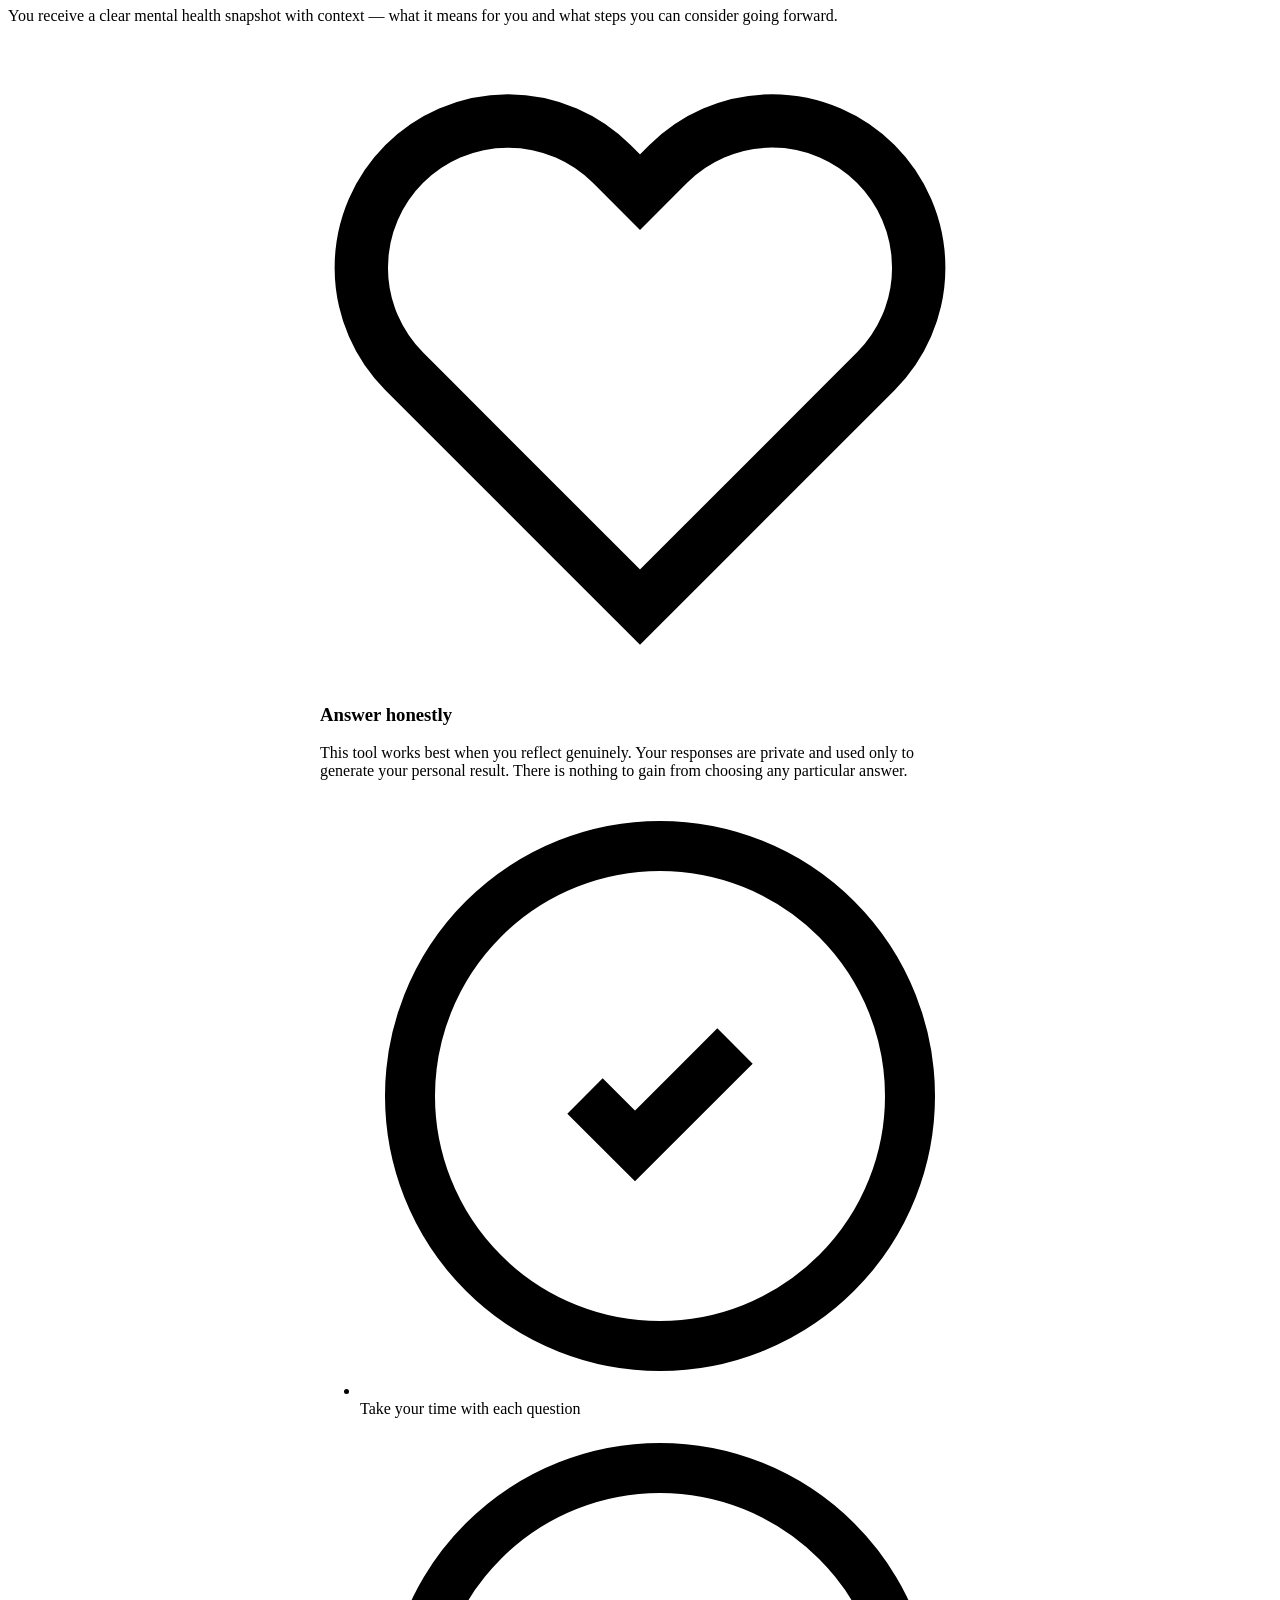
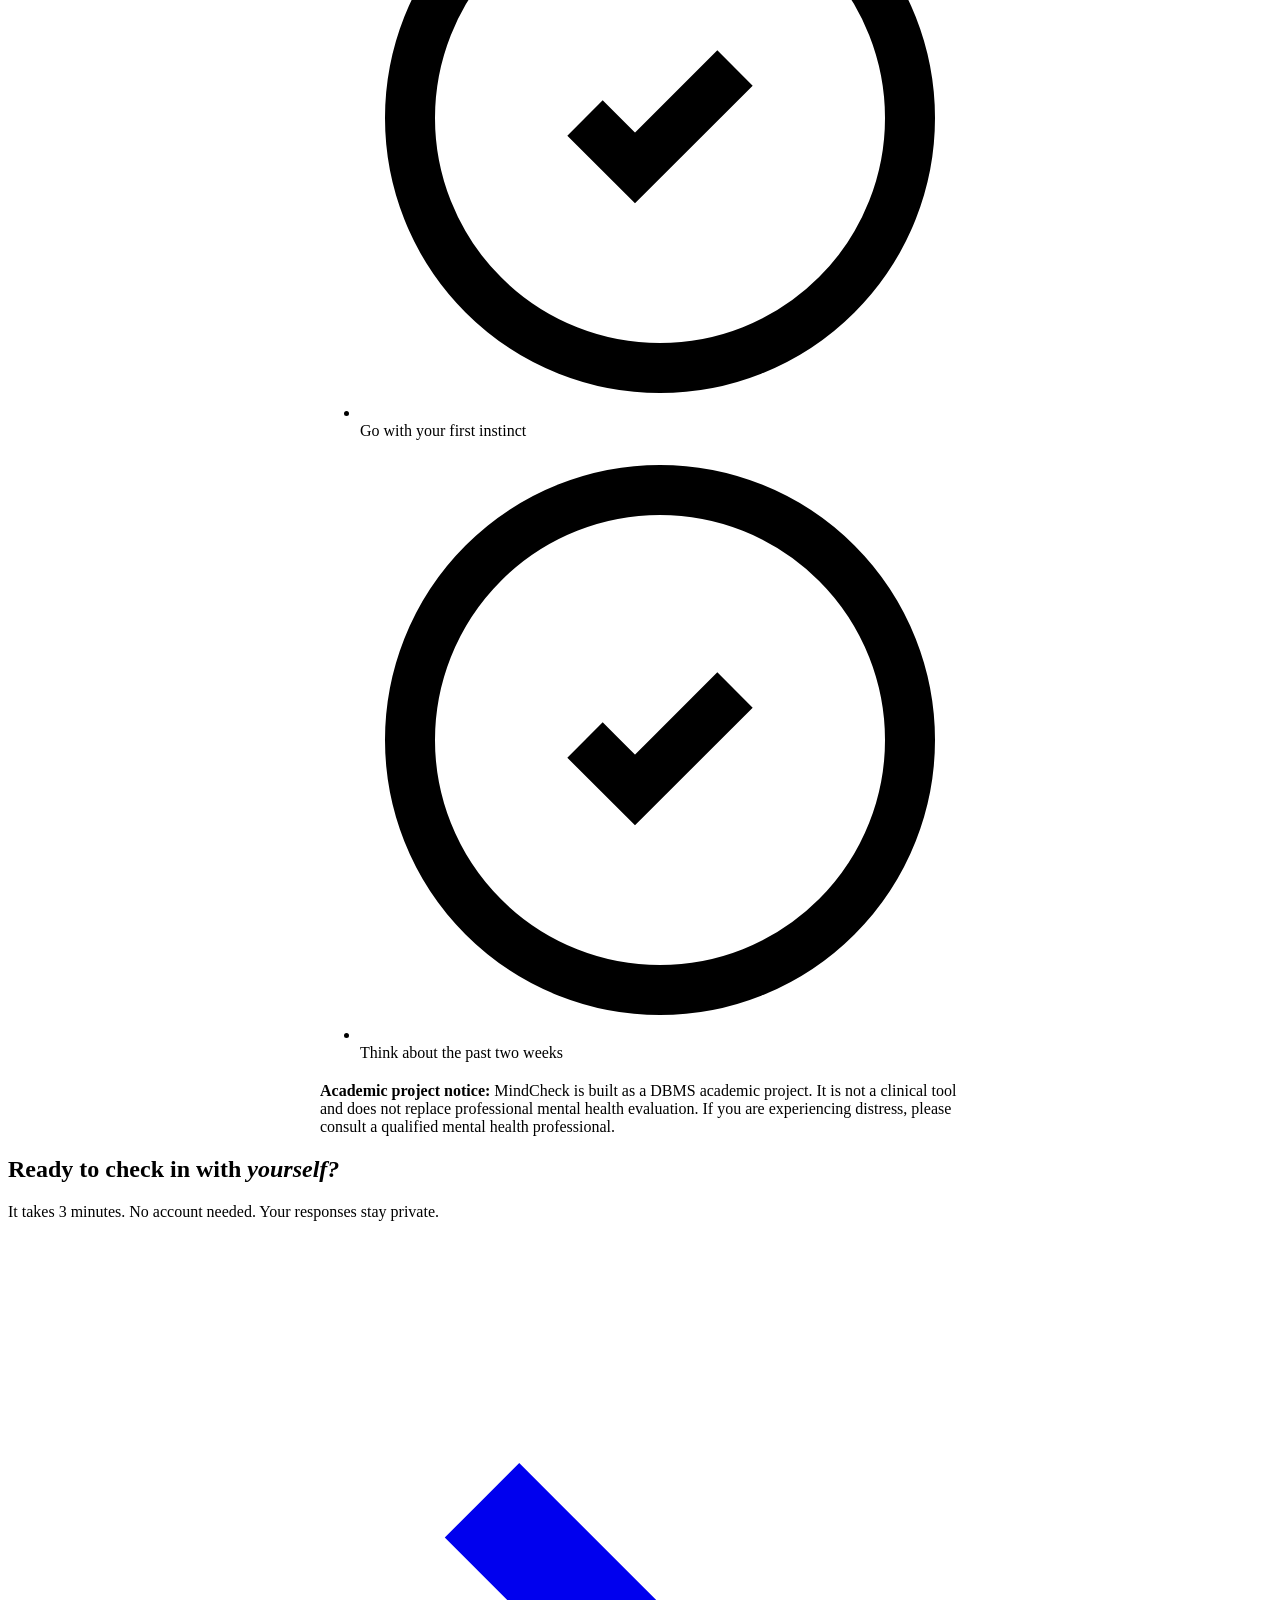
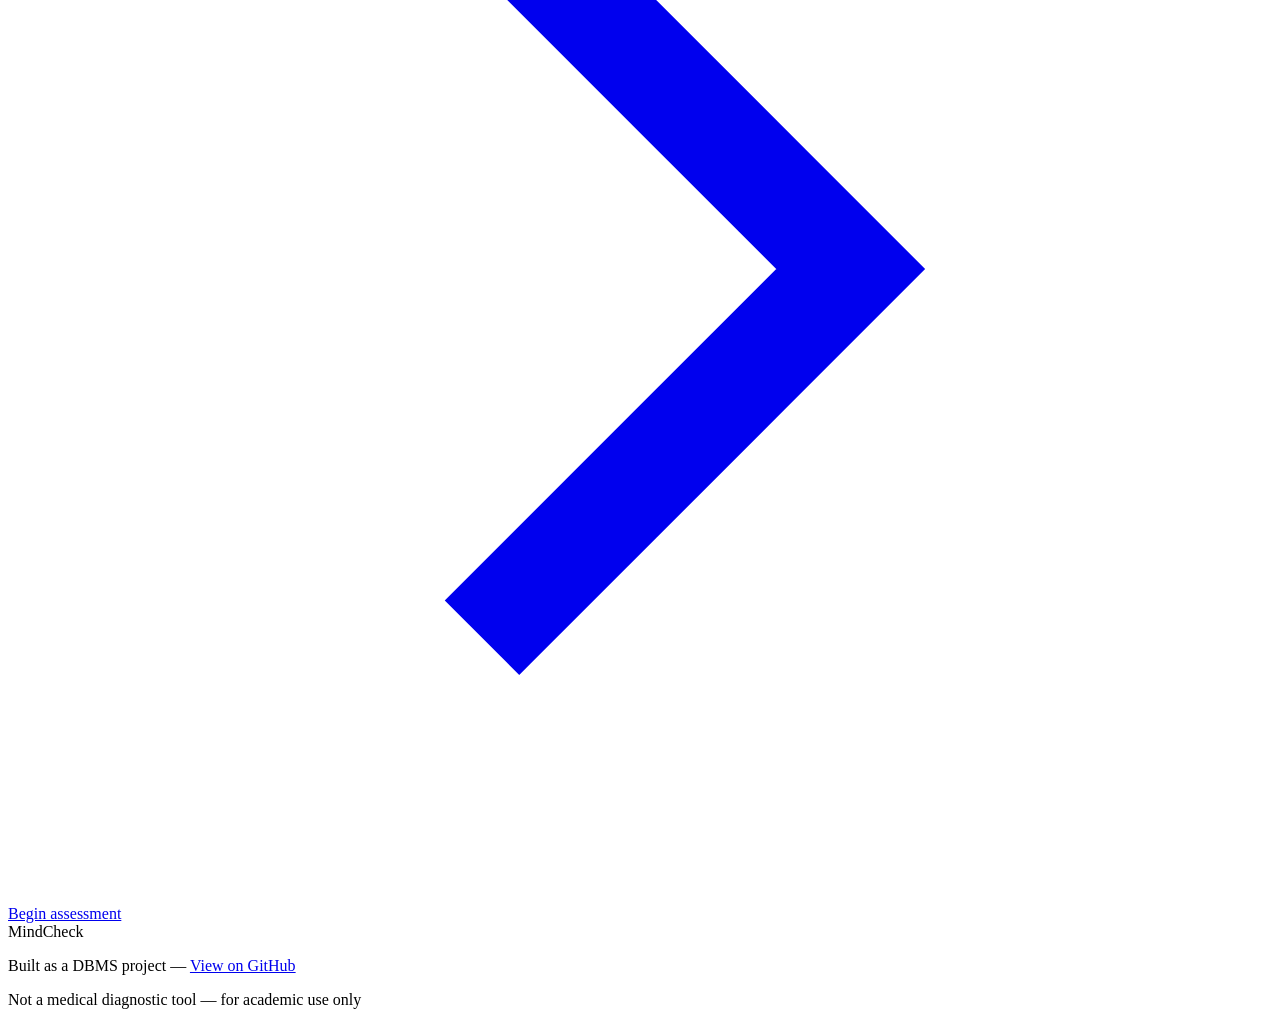
==== commit 75477376: "Connected Frontend,Backend and Database" ====
--- a/src/templates/index.html
+++ b/src/templates/index.html
@@ -7,7 +7,7 @@
   <link rel="preconnect" href="https://fonts.googleapis.com" />
   <link rel="preconnect" href="https://fonts.gstatic.com" crossorigin />
   <link href="https://fonts.googleapis.com/css2?family=Lora:ital,wght@0,400;0,500;0,600;1,400&family=DM+Sans:wght@300;400;500&display=swap" rel="stylesheet" />
-  <link rel="stylesheet" href="../static/css/style.css" />
+  <link rel="stylesheet" href="/static/css/style.css" />
   <!-- If opening directly in browser (no server), use the line below instead and comment out the one above -->
   <!-- <link rel="stylesheet" href="style.css" /> -->
 </head>
@@ -20,7 +20,7 @@
     </a>
     <ul class="nav-links">
       <li class="hide-mobile"><a href="#how">How it works</a></li>
-      <li><a href="questionnaire.html" class="nav-cta">Take the test</a></li>
+      <li><a href="/questions" class="nav-cta">Take the test</a></li>
     </ul>
   </nav>
  
@@ -35,7 +35,7 @@
         Answer 10 simple questions about your daily well-being. Our system analyses your responses and provides a personalised mental health snapshot — in under 3 minutes.
       </p>
       <div class="hero-actions">
-        <a href="questionnaire.html" class="btn-primary">
+        <a href="/questions" class="btn-primary">
           <svg viewBox="0 0 24 24" fill="none" stroke="currentColor" stroke-width="2"><path d="M9 5l7 7-7 7"/></svg>
           Start assessment
         </a>
@@ -128,7 +128,7 @@
   <section class="cta-strip">
     <h2>Ready to check in with <em>yourself?</em></h2>
     <p>It takes 3 minutes. No account needed. Your responses stay private.</p>
-    <a href="questionnaire.html" class="btn-primary btn-large">
+    <a href="/questions" class="btn-primary btn-large">
       <svg viewBox="0 0 24 24" fill="none" stroke="currentColor" stroke-width="2"><path d="M9 5l7 7-7 7"/></svg>
       Begin assessment
     </a>
@@ -141,6 +141,6 @@
     <p>Not a medical diagnostic tool &mdash; for academic use only</p>
   </footer>
  
-  <script src="../static/js/main.js"></script>
+  <script src="/static/js/main.js"></script>
 </body>
 </html>
